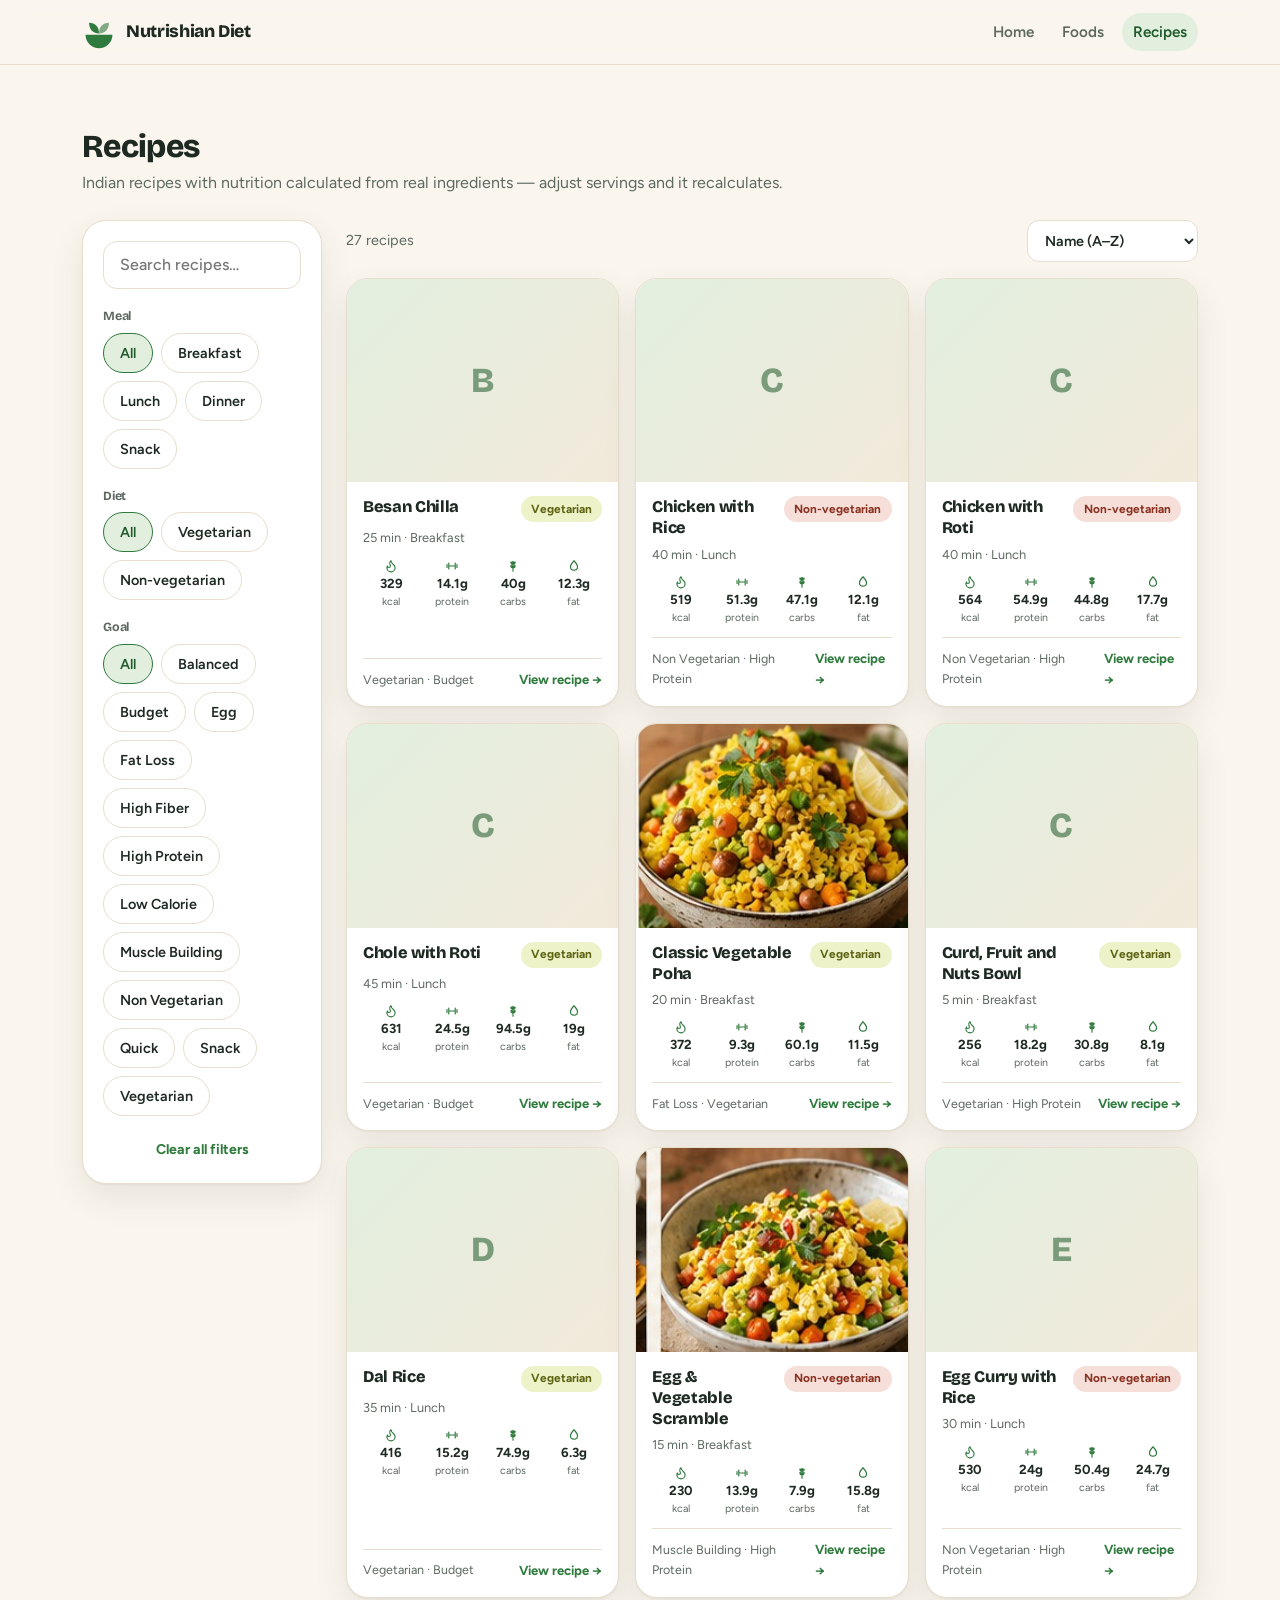
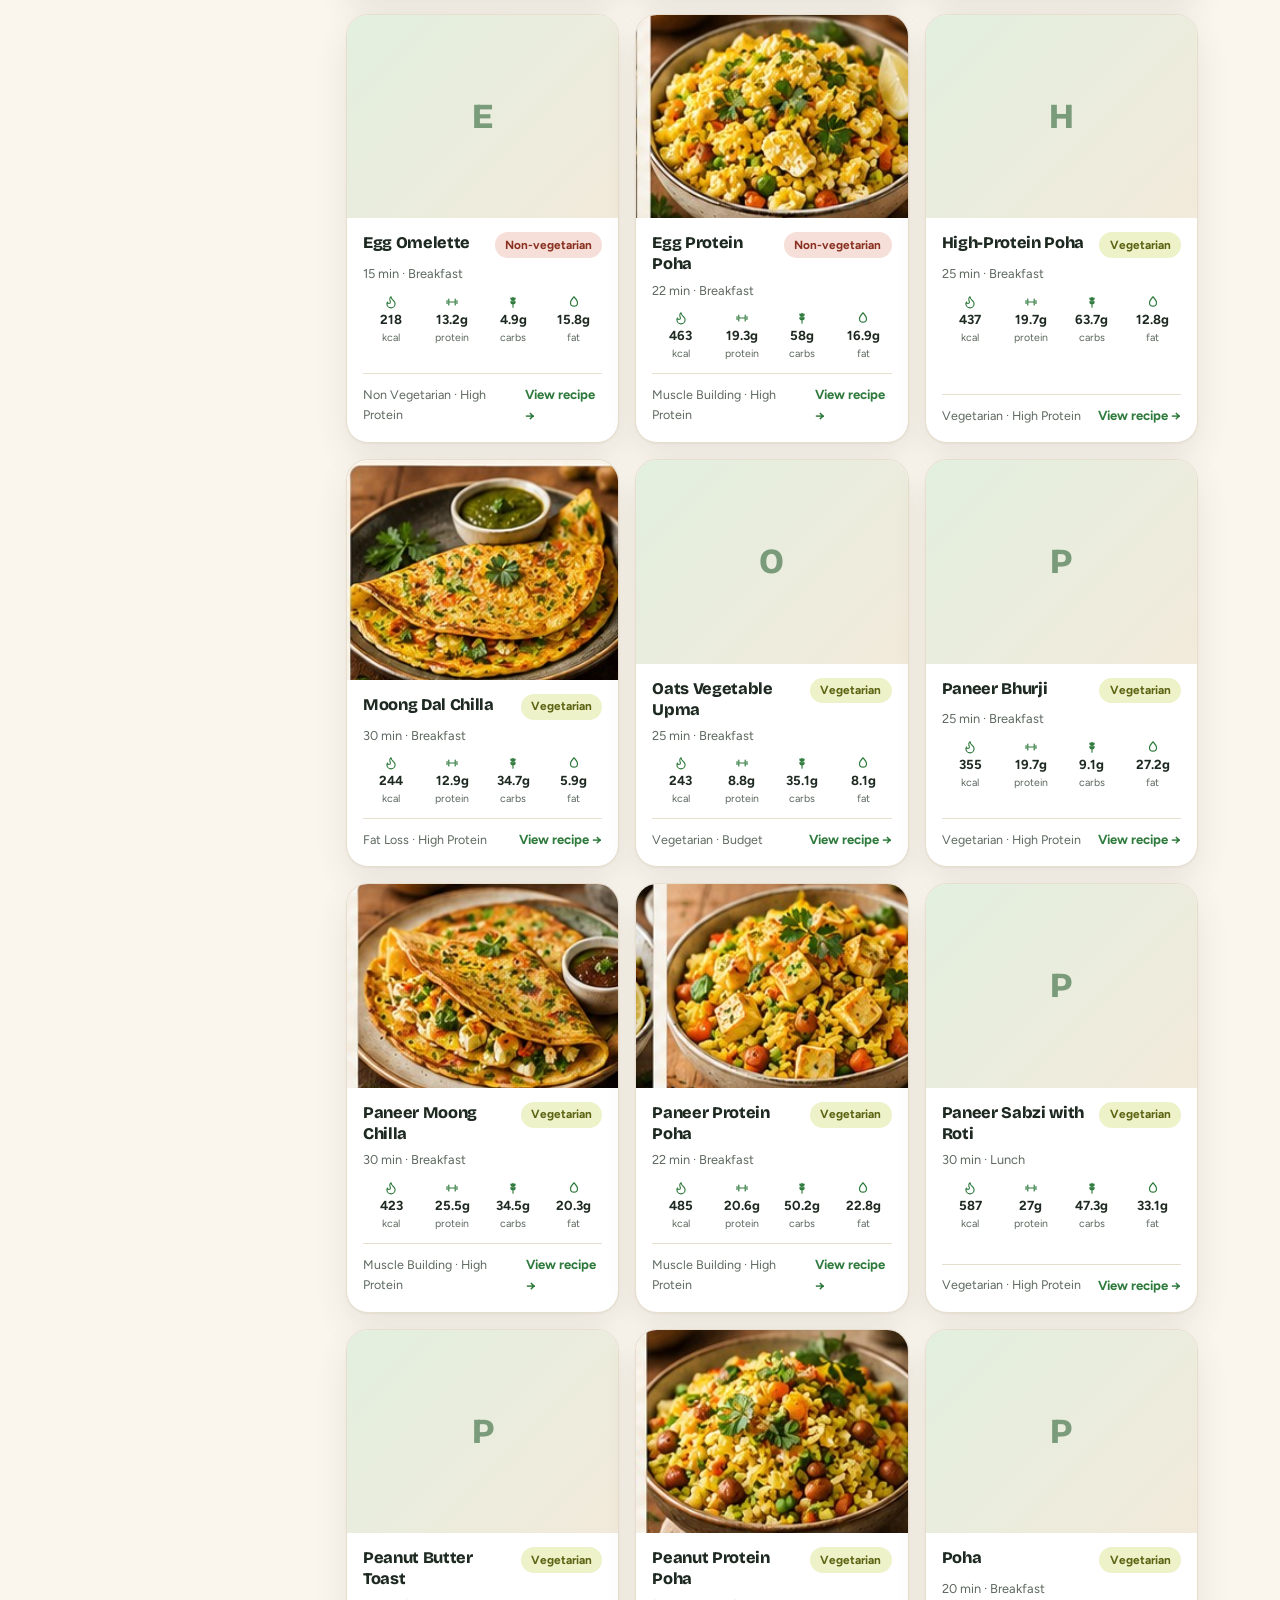
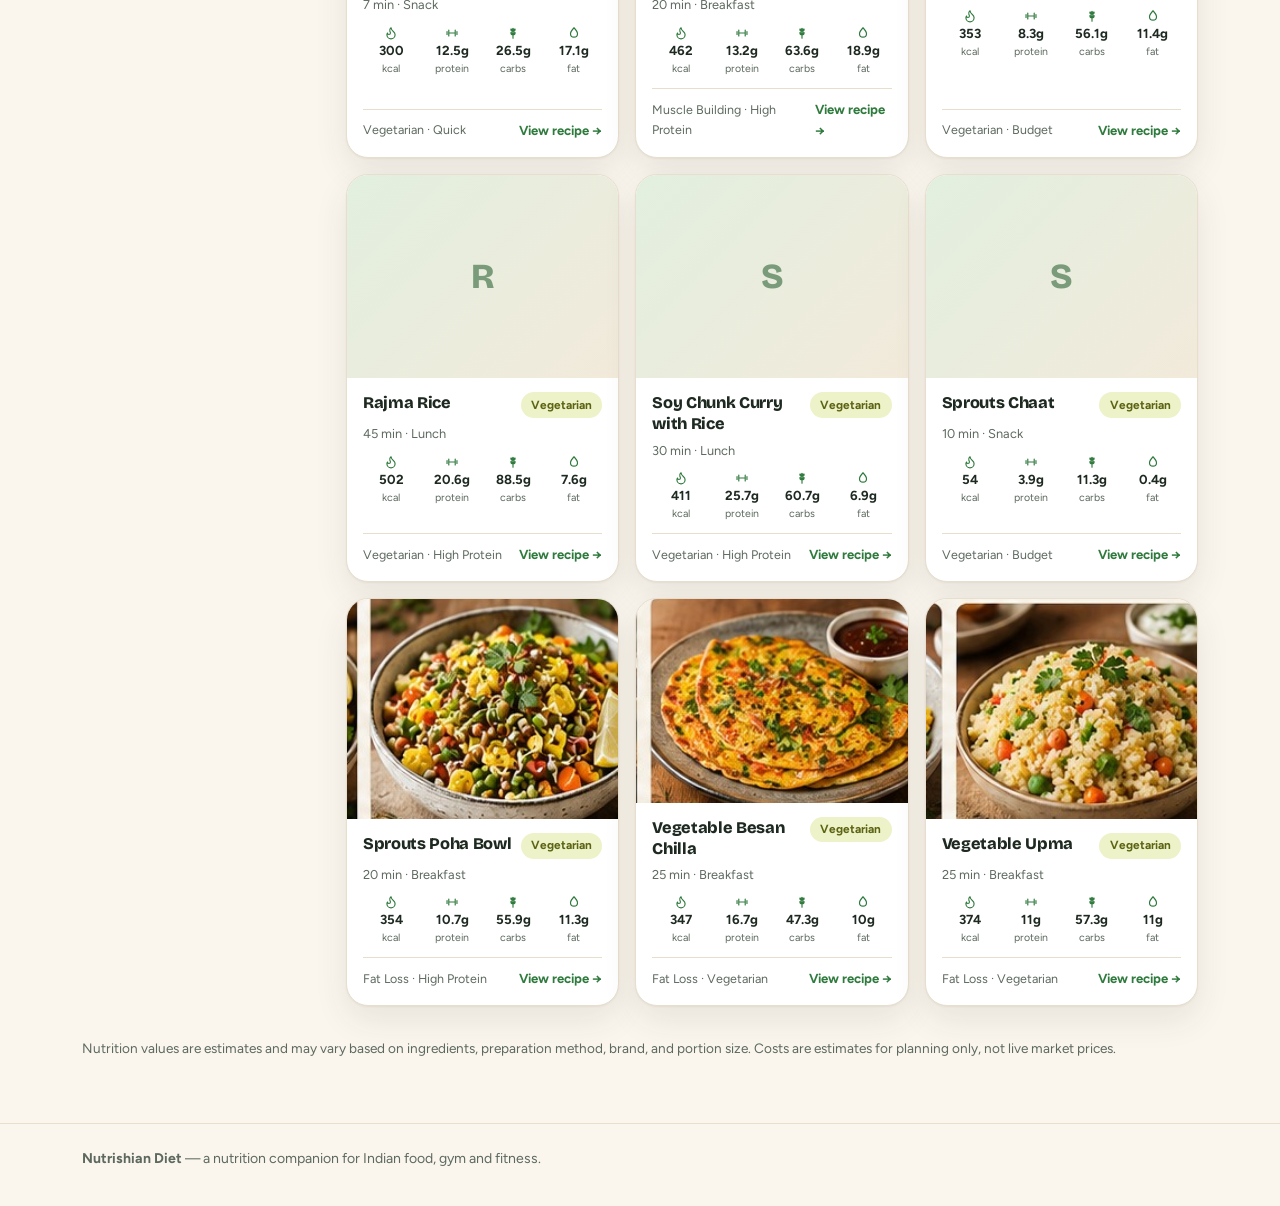
==== recipes.html @ 1ffe843e "first commit" ====
<!DOCTYPE html>
<html lang="en">
<head>
<meta charset="utf-8">
<meta name="viewport" content="width=device-width, initial-scale=1, viewport-fit=cover">
<meta name="color-scheme" content="light dark">
<title>Recipes | Nutrishian Diet</title>
<meta name="description" content="Indian recipes with nutrition calculated from real ingredients — filter by meal, diet and goal.">
<link rel="preconnect" href="https://fonts.googleapis.com">
<link rel="preconnect" href="https://fonts.gstatic.com" crossorigin>
<link rel="stylesheet" href="https://fonts.googleapis.com/css2?family=Bricolage+Grotesque:opsz,wght@12..96,600..800&family=Figtree:wght@400..700&display=swap">
<link rel="stylesheet" href="css/style.css">
</head>
<body>

<header class="site-header">
  <div class="container nav">
    <a class="brand" href="index.html">
      <svg viewBox="0 0 48 48" width="34" height="34" aria-hidden="true">
        <path d="M5 28h38a19 19 0 0 1-38 0z" fill="var(--accent)"/>
        <path d="M24 26C14 26 10 19 10 11c9 0 14 6 14 15z" fill="var(--accent)"/>
        <path d="M24 26c0-9 5-15 14-15 0 8-4 15-14 15z" fill="var(--accent)" opacity=".6"/>
      </svg>
      <b>Nutrishian Diet</b>
    </a>
    <nav class="links" aria-label="Main">
      <a href="index.html" data-nav-link="index.html">Home</a>
      <a href="foods.html" data-nav-link="foods.html">Foods</a>
      <a href="recipes.html" data-nav-link="recipes.html">Recipes</a>
    </nav>
  </div>
</header>

<main class="section container">
  <div class="sec-head">
    <div>
      <h1>Recipes</h1>
      <p>Indian recipes with nutrition calculated from real ingredients — adjust servings and it recalculates.</p>
    </div>
  </div>

  <div class="explorer">
    <aside class="filters" aria-label="Filters">
      <div class="search-row">
        <label class="visually-hidden" for="recipeSearch">Search recipes</label>
        <input type="search" id="recipeSearch" placeholder="Search recipes&hellip;" autocomplete="off">
      </div>
      <div>
        <h3 id="mealLabel">Meal</h3>
        <div class="chip-group" id="mealChips" role="group" aria-labelledby="mealLabel"></div>
      </div>
      <div>
        <h3 id="dietLabel2">Diet</h3>
        <div class="chip-group" id="dietChips" role="group" aria-labelledby="dietLabel2"></div>
      </div>
      <div>
        <h3 id="goalLabel">Goal</h3>
        <div class="chip-group" id="goalChips" role="group" aria-labelledby="goalLabel"></div>
      </div>
      <button type="button" class="clear-btn" id="clearFilters">Clear all filters</button>
    </aside>

    <div>
      <div class="results-bar">
        <span class="result-count" id="resultCount" aria-live="polite"></span>
        <label>
          <span class="visually-hidden">Sort by</span>
          <select id="sortSelect">
            <option value="name">Name (A–Z)</option>
            <option value="protein">Highest protein</option>
            <option value="calories">Lowest calories</option>
            <option value="cost">Lowest cost</option>
            <option value="time">Quickest</option>
          </select>
        </label>
      </div>

      <ul class="food-grid" id="recipeGrid" aria-label="Recipes"></ul>

      <div class="empty-state" id="emptyState" hidden>
        <h3>No recipes found</h3>
        <p>Try a different search term, or clear your filters.</p>
        <button type="button" class="btn btn-ghost btn-sm" id="emptyClearFilters">Clear all filters</button>
      </div>
    </div>
  </div>

  <p class="disclaimer" style="margin-top:32px">Nutrition values are estimates and may vary based on ingredients, preparation method, brand, and portion size. Costs are estimates for planning only, not live market prices.</p>
</main>

<footer class="foot">
  <div class="container">
    <span><b>Nutrishian Diet</b> — a nutrition companion for Indian food, gym and fitness.</span>
  </div>
</footer>

<style>.visually-hidden{position:absolute;width:1px;height:1px;padding:0;margin:-1px;overflow:hidden;clip:rect(0,0,0,0);white-space:nowrap;border:0}</style>

<script src="js/data/foods.js"></script>
<script src="js/data/recipes.js"></script>
<script src="js/utils/formatters.js"></script>
<script src="js/utils/nutrition.js"></script>
<script src="js/utils/foodValidation.js"></script>
<script src="js/components/foodCard.js"></script>
<script src="js/components/recipeCard.js"></script>
<script src="js/pages/recipes.js"></script>
<script src="js/app.js"></script>
</body>
</html>
---- css/style.css ----
/*
  css/style.css
  Nutrishian Diet — shared styles for every page.

  Tokens reuse the palette already established for this brand (warm cream,
  fresh green accent, Bricolage Grotesque + Figtree) so the real app matches
  the approved hero design rather than starting a new look from scratch.
*/

:root {
  --bg: #faf6ee;
  --surface: #ffffff;
  --surface-2: #f2eadb;
  --ink: #1e2a21;
  --muted: #5d695f;
  --line: #e7dece;
  --accent: #2f7a3d;
  --accent-hover: #25652f;
  --accent-ink: #ffffff;
  --accent-soft: #e2efdf;
  --on-soft: #1f5a2b;
  --warn: #b3261e;
  --track: #e9e1d1;
  --shadow: 0 1px 2px rgba(60, 45, 20, .06), 0 14px 34px rgba(60, 45, 20, .09);
  color-scheme: light;
  box-sizing: border-box;
  padding-top: env(safe-area-inset-top, 0px);
  padding-bottom: env(safe-area-inset-bottom, 0px);
}
@media (prefers-color-scheme: dark) {
  :root:not([data-theme="light"]) {
    --bg: #131a15; --surface: #1b241d; --surface-2: #222d24; --ink: #f1ece2; --muted: #a7b2a9;
    --line: #2c382f; --accent: #62b774; --accent-hover: #7cc98c; --accent-ink: #0e1a11;
    --accent-soft: #213826; --on-soft: #a6e2b2; --warn: #ff8a80; --track: #2d3a30;
    --shadow: 0 1px 2px rgba(0,0,0,.3), 0 14px 34px rgba(0,0,0,.38); color-scheme: dark;
  }
}
:root[data-theme="dark"] {
  --bg: #131a15; --surface: #1b241d; --surface-2: #222d24; --ink: #f1ece2; --muted: #a7b2a9;
  --line: #2c382f; --accent: #62b774; --accent-hover: #7cc98c; --accent-ink: #0e1a11;
  --accent-soft: #213826; --on-soft: #a6e2b2; --warn: #ff8a80; --track: #2d3a30;
  --shadow: 0 1px 2px rgba(0,0,0,.3), 0 14px 34px rgba(0,0,0,.38); color-scheme: dark;
}

*, *::before, *::after { box-sizing: border-box; }
html { background: var(--bg); scroll-behavior: smooth; -webkit-text-size-adjust: 100%; }
body {
  margin: 0; background: var(--bg); color: var(--ink);
  font: 400 1rem/1.6 "Figtree", system-ui, -apple-system, "Segoe UI", Roboto, Helvetica, Arial, sans-serif;
  -webkit-font-smoothing: antialiased;
}
img, svg { max-width: 100%; }
a { color: inherit; }
p { margin: 0; }
h1, h2, h3, h4 {
  font-family: "Bricolage Grotesque", "Figtree", system-ui, sans-serif;
  margin: 0; letter-spacing: -.02em; line-height: 1.1; font-weight: 800;
}
:focus-visible { outline: 3px solid var(--accent); outline-offset: 3px; border-radius: 8px; }
.container { width: 100%; max-width: 1180px; margin-inline: auto; padding-inline: 20px; }
@media (min-width: 760px) { .container { padding-inline: 32px; } }
.section { padding-block: clamp(32px, 6vw, 64px); }
.i { flex: none; display: block; }
[hidden] { display: none !important; }

/* buttons */
.btn {
  display: inline-flex; align-items: center; justify-content: center; gap: .5rem;
  min-height: 46px; padding: .8rem 1.5rem; border-radius: 999px; border: 2px solid transparent;
  font: 700 1rem/1.2 "Figtree", system-ui, sans-serif; text-decoration: none; cursor: pointer;
  transition: background-color .15s, color .15s, border-color .15s;
}
.btn-primary { background: var(--accent); color: var(--accent-ink); }
.btn-primary:hover { background: var(--accent-hover); }
.btn-ghost { border-color: var(--accent); color: var(--accent); background: transparent; }
.btn-ghost:hover { background: var(--accent-soft); }
.btn-sm { min-height: 40px; padding: .55rem 1.1rem; font-size: .92rem; }
.text-link { font-weight: 700; color: var(--accent); text-decoration: underline; text-underline-offset: 4px; }
.text-link:hover { color: var(--accent-hover); }

/* header */
.site-header { position: sticky; top: env(safe-area-inset-top, 0px); z-index: 20; background: var(--bg); border-bottom: 1px solid var(--line); }
@supports (background: color-mix(in srgb, red 50%, blue)) {
  .site-header { background: color-mix(in srgb, var(--bg) 90%, transparent); -webkit-backdrop-filter: blur(10px); backdrop-filter: blur(10px); }
}
.nav { display: flex; align-items: center; justify-content: space-between; gap: 16px; height: 64px; flex-wrap: wrap; }
.brand { display: flex; align-items: center; gap: 10px; text-decoration: none; }
.brand b { font-family: "Bricolage Grotesque", "Figtree", sans-serif; font-size: 1.1rem; font-weight: 800; letter-spacing: -.02em; }
.links { display: flex; gap: 6px; flex-wrap: wrap; }
.links a { text-decoration: none; color: var(--muted); font-weight: 600; padding: .4rem .7rem; border-radius: 999px; font-size: .95rem; }
.links a:hover { color: var(--ink); }
.links a[aria-current] { color: var(--on-soft); background: var(--accent-soft); }

/* hero (index) */
.hero { padding-block: clamp(28px, 6vw, 56px); }
.hero h1 { font-size: clamp(2.1rem, 6vw, 3.4rem); text-wrap: balance; }
.hero .lead { margin-top: 16px; max-width: 42rem; color: var(--muted); font-size: 1.08rem; }
.hero .cta-row { display: flex; flex-wrap: wrap; gap: 12px; margin-top: 26px; }
.disclaimer { color: var(--muted); font-size: .85rem; line-height: 1.5; }

/* section heads */
.sec-head { display: flex; flex-wrap: wrap; align-items: flex-end; justify-content: space-between; gap: 14px; margin-bottom: 24px; }
.sec-head h2 { font-size: clamp(1.5rem, 3.6vw, 2.1rem); }
.sec-head p { color: var(--muted); margin-top: 6px; }

/* pills (diet type) */
.pill { display: inline-flex; align-items: center; padding: .22rem .65rem; border-radius: 999px; font-size: .74rem; font-weight: 700; white-space: nowrap; }
.pill-vegan { background: var(--accent-soft); color: var(--on-soft); }
.pill-vegetarian { background: #eef2c8; color: #5c6414; }
.pill-non-vegetarian { background: #f6ded9; color: #8a3221; }
@media (prefers-color-scheme: dark) {
  :root:not([data-theme="light"]) .pill-vegetarian { background: #3a3d14; color: #dde6a0; }
  :root:not([data-theme="light"]) .pill-non-vegetarian { background: #4a251d; color: #f0b8a8; }
}
:root[data-theme="dark"] .pill-vegetarian { background: #3a3d14; color: #dde6a0; }
:root[data-theme="dark"] .pill-non-vegetarian { background: #4a251d; color: #f0b8a8; }

/* chips (filters) */
.chip-group { display: flex; flex-wrap: wrap; gap: 8px; }
.chip {
  min-height: 40px; padding: .45rem 1rem; border-radius: 999px; border: 1.5px solid var(--line);
  background: var(--surface); color: var(--ink); font: 600 .9rem "Figtree", sans-serif; cursor: pointer;
}
.chip:hover { border-color: var(--accent); }
.chip[aria-pressed="true"] { background: var(--accent-soft); border-color: var(--accent); color: var(--on-soft); }

/* filters layout */
.explorer { display: grid; gap: 24px; }
@media (min-width: 900px) { .explorer { grid-template-columns: 240px 1fr; align-items: start; } }
.filters { display: grid; gap: 20px; background: var(--surface); border: 1px solid var(--line); border-radius: 24px; padding: 20px; box-shadow: var(--shadow); }
.filters h3 { font-size: .78rem; text-transform: none; color: var(--muted); font-weight: 700; margin-bottom: 10px; }
.search-row { position: relative; }
.search-row input { width: 100%; min-height: 48px; padding: .7rem 1rem; border-radius: 14px; border: 1.5px solid var(--line); background: var(--surface); color: var(--ink); font: 500 1rem "Figtree", sans-serif; }
.search-row input:focus-visible { outline: 3px solid var(--accent); outline-offset: 1px; }
.results-bar { display: flex; align-items: center; justify-content: space-between; gap: 12px; flex-wrap: wrap; margin-bottom: 16px; }
.results-bar select { min-height: 42px; padding: .4rem 2rem .4rem .8rem; border-radius: 12px; border: 1.5px solid var(--line); background: var(--surface); color: var(--ink); font: 600 .9rem "Figtree", sans-serif; }
.result-count { color: var(--muted); font-size: .9rem; }
.clear-btn { background: none; border: none; color: var(--accent); font: 700 .88rem "Figtree", sans-serif; cursor: pointer; padding: .3rem; }
.clear-btn:hover { text-decoration: underline; }

/* food grid + cards */
.food-grid { display: grid; gap: 16px; grid-template-columns: repeat(auto-fill, minmax(220px, 1fr)); margin: 0; padding: 0; }
.food-card { list-style: none; }
.fc-link { display: flex; flex-direction: column; height: 100%; text-decoration: none; color: inherit; background: var(--surface); border: 1px solid var(--line); border-radius: 22px; overflow: hidden; box-shadow: var(--shadow); transition: transform .15s, border-color .15s; }
.fc-link:hover { border-color: var(--accent); transform: translateY(-2px); }
.thumb.ph { aspect-ratio: 4/3; display: grid; place-items: center; background: linear-gradient(135deg, var(--accent-soft), var(--surface-2)); }
.thumb.ph span { font: 800 2.2rem/1 "Bricolage Grotesque", sans-serif; color: var(--on-soft); opacity: .55; }
img.thumb { aspect-ratio: 4/3; width: 100%; height: 100%; object-fit: cover; display: block; }
.rc-meta { color: var(--muted); font-size: .8rem; margin-top: -4px; }
.rc-tags { color: var(--muted); font-size: .78rem; }
.fc-body { padding: 14px 16px 16px; display: flex; flex-direction: column; gap: 10px; flex: 1; }
.fc-top { display: flex; align-items: flex-start; justify-content: space-between; gap: 8px; }
.fc-top h3 { font-size: 1.02rem; line-height: 1.3; }
.fc-stats { list-style: none; margin: 0; padding: 0; display: grid; grid-template-columns: repeat(4, 1fr); gap: 4px; }
.teaser-grid { margin: 0; padding: 0; }
.fc-stats li { display: flex; flex-direction: column; align-items: center; gap: 3px; text-align: center; color: var(--muted); }
.fc-stats .i { color: var(--accent); }
.fc-stats b { color: var(--ink); font: 700 .82rem "Figtree", sans-serif; }
.fc-stats span { font-size: .66rem; }
.fc-foot { margin-top: auto; display: flex; align-items: center; justify-content: space-between; gap: 8px; padding-top: 10px; border-top: 1px solid var(--line); }
.fc-cost { font-weight: 700; font-size: .88rem; }
.fc-cost small { font-weight: 500; color: var(--muted); }
.fc-view { font-size: .82rem; font-weight: 700; color: var(--accent); }

/* empty state */
.empty-state { text-align: center; padding: 48px 20px; color: var(--muted); background: var(--surface); border: 1px dashed var(--line); border-radius: 24px; }
.empty-state h3 { color: var(--ink); margin-bottom: 8px; }
.empty-state .btn { margin-top: 16px; }

/* stepper (food detail) */
.stepper { display: flex; align-items: center; gap: 10px; }
.step-btn { flex: none; width: 46px; height: 46px; border-radius: 50%; border: 1.5px solid var(--line); background: var(--surface); color: var(--ink); font: 700 1.3rem/1 "Figtree", sans-serif; cursor: pointer; }
.step-btn:hover { border-color: var(--accent); color: var(--accent); }
.qbox { position: relative; flex: 1; max-width: 160px; }
.qbox input { width: 100%; text-align: center; font-weight: 800; font-size: 1.2rem; min-height: 46px; padding-right: 2.1rem; border-radius: 14px; border: 1.5px solid var(--line); background: var(--surface); color: var(--ink); }
.qbox span { position: absolute; right: .9rem; top: 50%; transform: translateY(-50%); color: var(--muted); font-weight: 700; }
input[type="range"] { width: 100%; accent-color: var(--accent); margin-top: 8px; }
.unit-note { color: var(--muted); font-size: .88rem; min-height: 1.3em; }

/* nutrition tiles (food detail) */
.tiles { display: grid; grid-template-columns: repeat(2, 1fr); gap: 12px; }
@media (min-width: 480px) { .tiles { grid-template-columns: repeat(3, 1fr); } }
.tile { padding: 16px; border-radius: 20px; background: var(--surface-2); }
.tile.main { grid-column: 1 / -1; background: var(--accent-soft); }
@media (min-width: 480px) { .tile.main { grid-column: span 1; } }
.tile .tl { display: flex; align-items: center; gap: 8px; color: var(--muted); font-weight: 600; font-size: .85rem; }
.tile.main .tl { color: var(--on-soft); }
.tile .i { color: var(--accent); }
.tile b { display: block; margin-top: 8px; font: 800 1.5rem/1 "Bricolage Grotesque", sans-serif; }
.tile.main b { font-size: 2rem; }

/* detail page layout */
.detail-grid { display: grid; gap: 28px; }
@media (min-width: 860px) { .detail-grid { grid-template-columns: 1fr 1.2fr; align-items: start; } }
.thumb.detail-photo { aspect-ratio: 1/1; border-radius: 28px; }
.detail-head { display: flex; flex-wrap: wrap; align-items: center; gap: 10px; }
.detail-head h1 { font-size: clamp(1.6rem, 4vw, 2.2rem); }
.detail-meta { color: var(--muted); font-size: .92rem; margin-top: 4px; }
.detail-card { background: var(--surface); border: 1px solid var(--line); border-radius: 24px; padding: 22px; box-shadow: var(--shadow); }
.micro-list { list-style: none; margin: 10px 0 0; padding: 0; display: flex; gap: 20px; }
.micro-list li { display: flex; flex-direction: column; gap: 2px; font-size: .85rem; color: var(--muted); }
.micro-list b { color: var(--ink); font-size: 1rem; }
.cost-line { display: flex; align-items: baseline; gap: 6px; margin-top: 14px; font-size: .95rem; }
.cost-line b { font-size: 1.3rem; font-family: "Bricolage Grotesque", sans-serif; }
.cost-line small { color: var(--muted); }
.back-link { display: inline-flex; align-items: center; gap: 6px; color: var(--muted); text-decoration: none; font-weight: 600; font-size: .92rem; }
.back-link:hover { color: var(--ink); }

/* recipe detail extras */
.tag-list { list-style: none; margin: 10px 0 0; padding: 0; display: flex; flex-wrap: wrap; gap: 6px; }
.tag-list .chip { cursor: default; min-height: 32px; padding: .3rem .8rem; font-size: .82rem; }
.servings-row { display: flex; align-items: center; gap: 12px; }
.servings-row .step-btn { width: 38px; height: 38px; font-size: 1.1rem; }
.servings-row b { font: 800 1.3rem/1 "Bricolage Grotesque", sans-serif; min-width: 1.5em; text-align: center; }
.ing-list { list-style: none; margin: 0; padding: 0; display: grid; gap: 8px; }
.ing-list li { display: flex; align-items: center; justify-content: space-between; gap: 12px; padding: 10px 14px; border-radius: 14px; background: var(--surface-2); font-size: .92rem; }
.ing-list b { font-weight: 700; }
.steps-list { margin: 0; padding-left: 1.2rem; display: grid; gap: 10px; color: var(--ink); }
.steps-list li::marker { color: var(--accent); font-weight: 700; }
.recipe-grid-2 { display: grid; gap: 28px; }
@media (min-width: 860px) { .recipe-grid-2 { grid-template-columns: 1fr 1.15fr; align-items: start; } }

/* teaser grid (index) */
.teaser-grid { display: grid; gap: 16px; grid-template-columns: repeat(auto-fill, minmax(200px, 1fr)); }

/* footer */
.foot { padding-block: 24px 36px; border-top: 1px solid var(--line); color: var(--muted); font-size: .88rem; }
.foot .container { display: grid; gap: 10px; }

@media (prefers-reduced-motion: reduce) { html { scroll-behavior: auto; } * { transition: none !important; } }
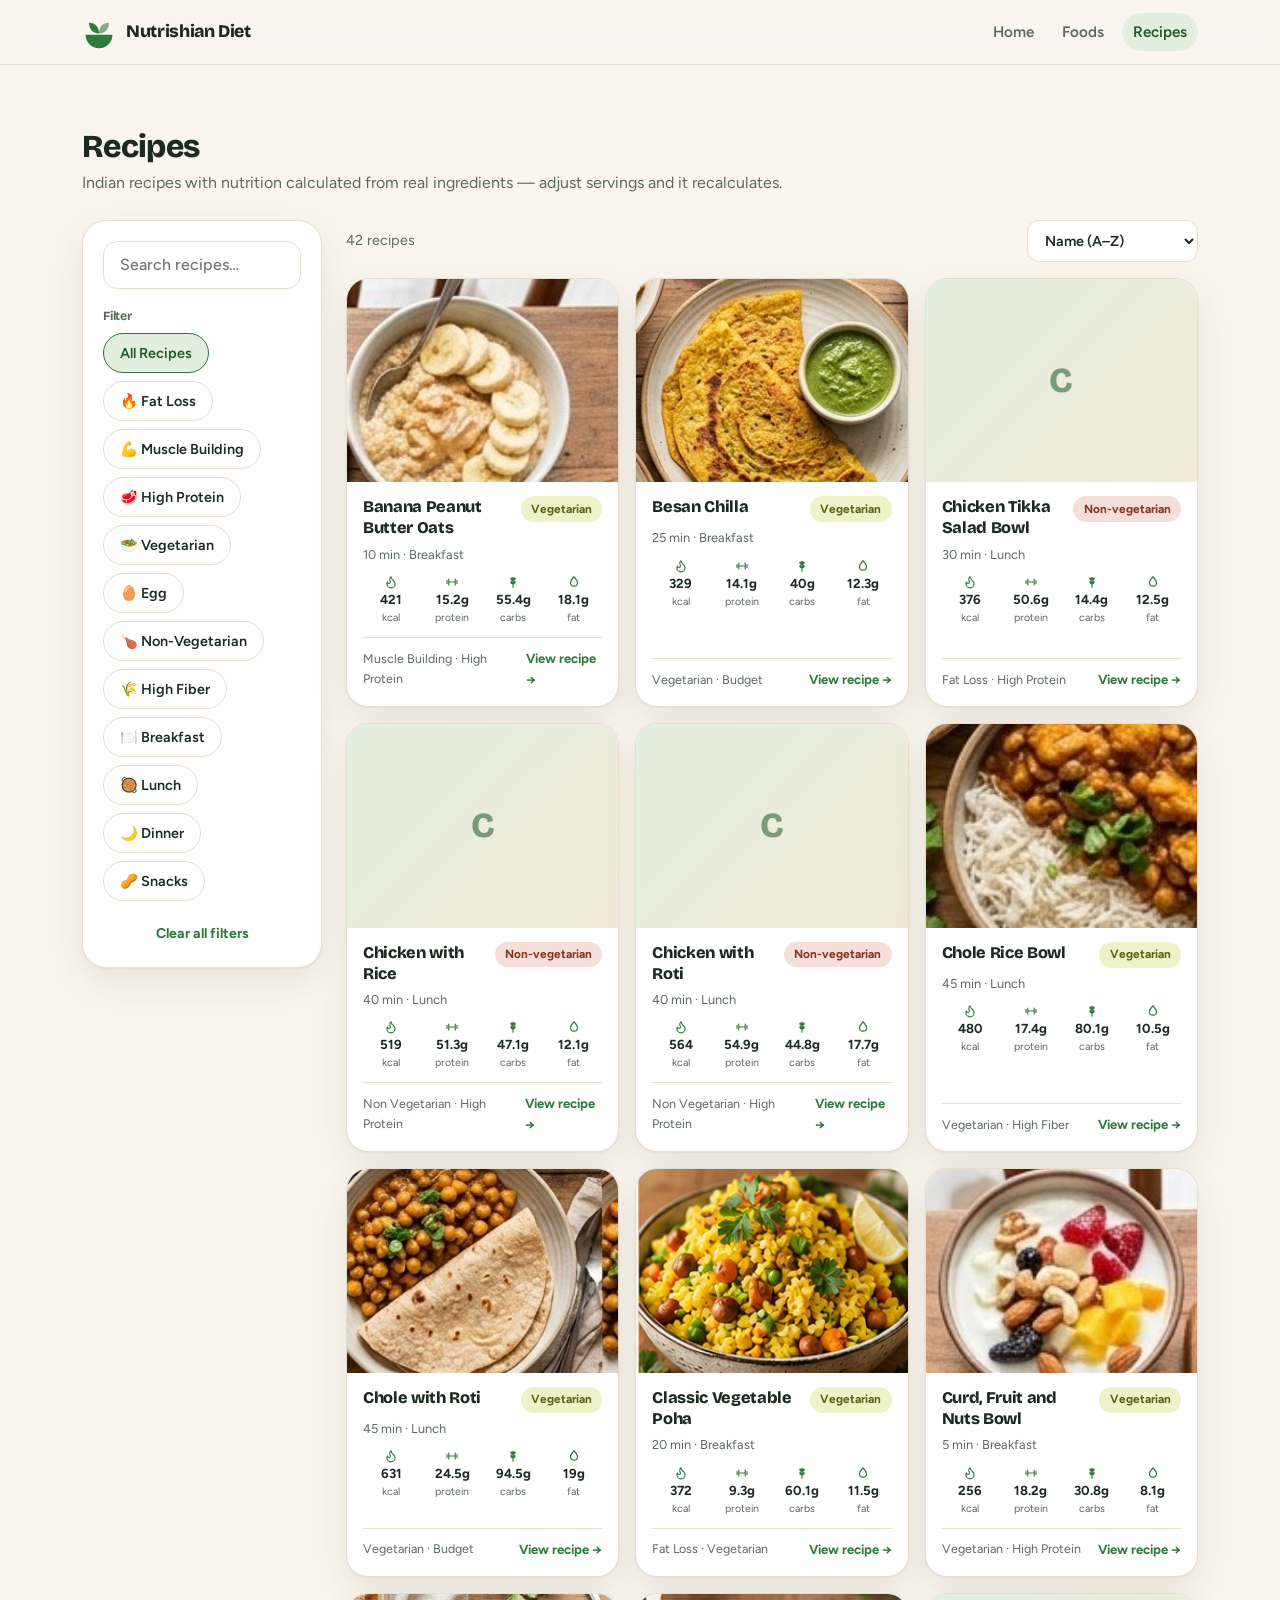
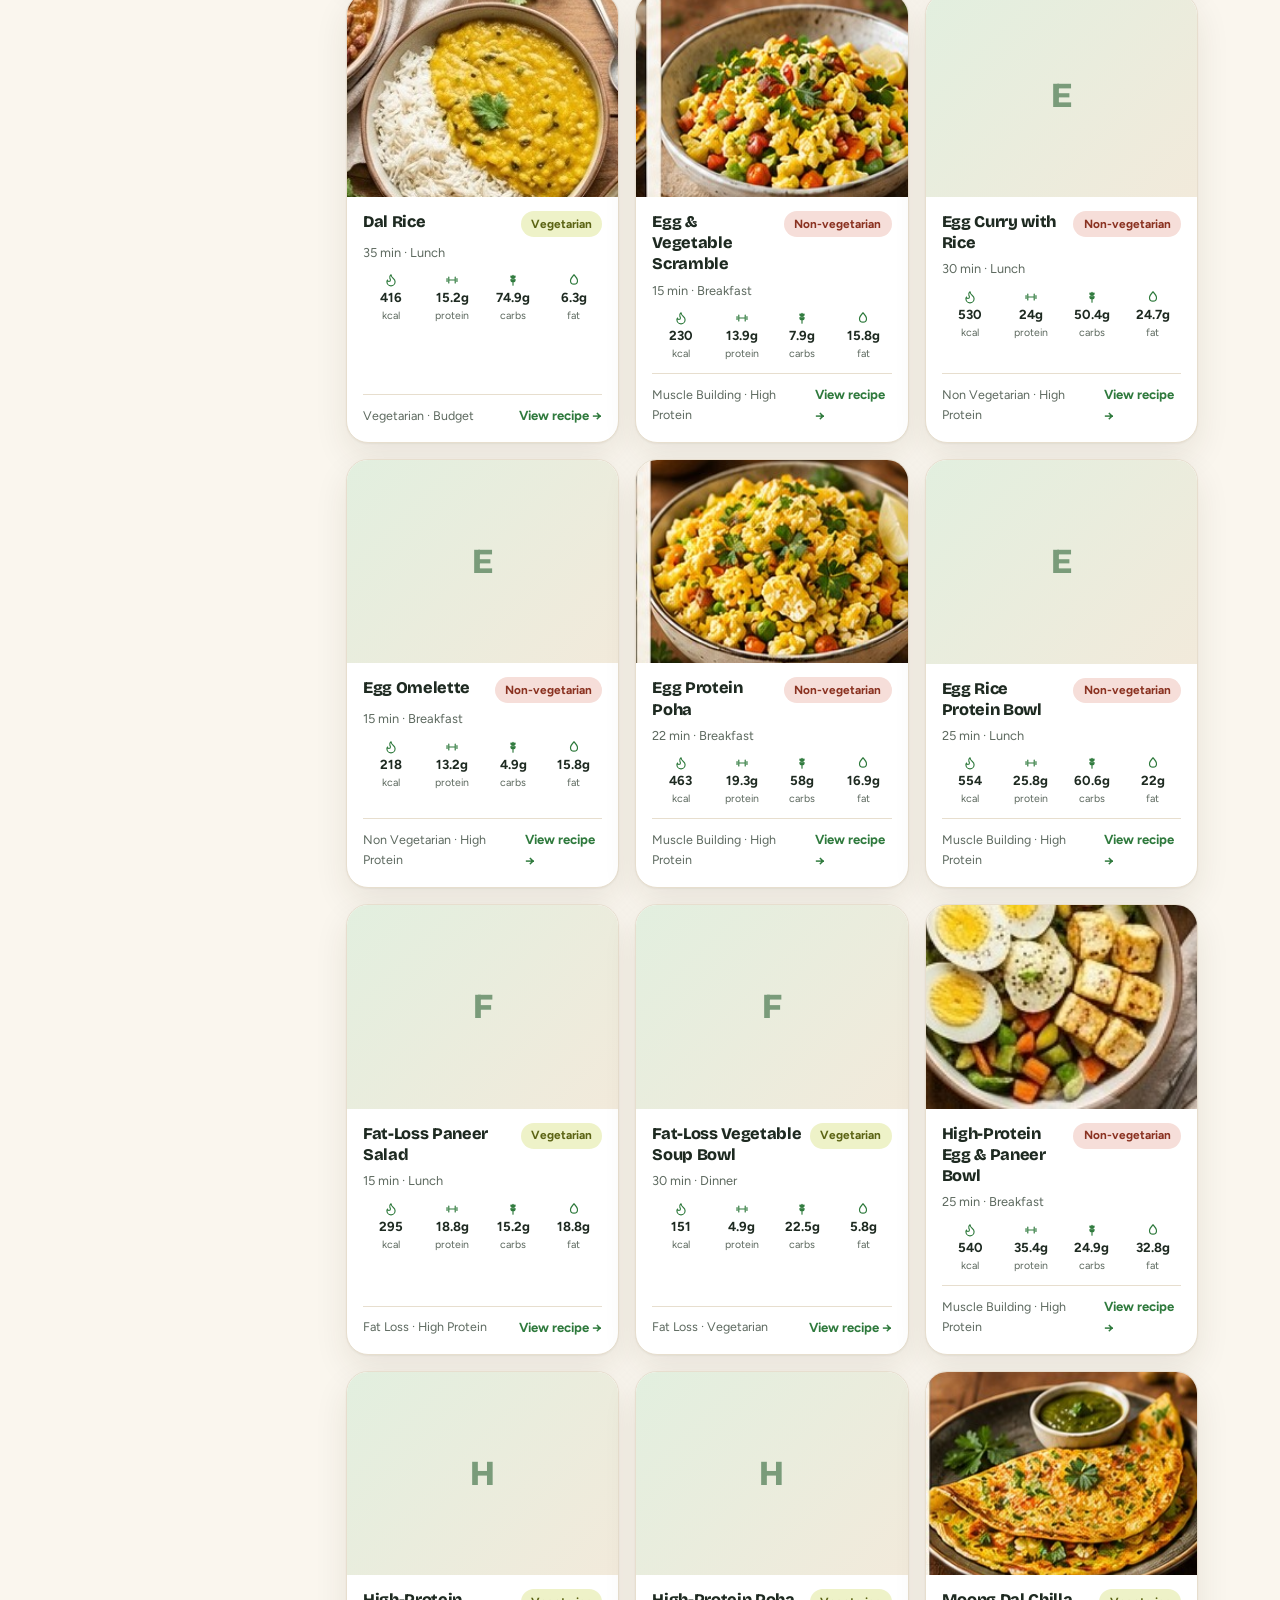
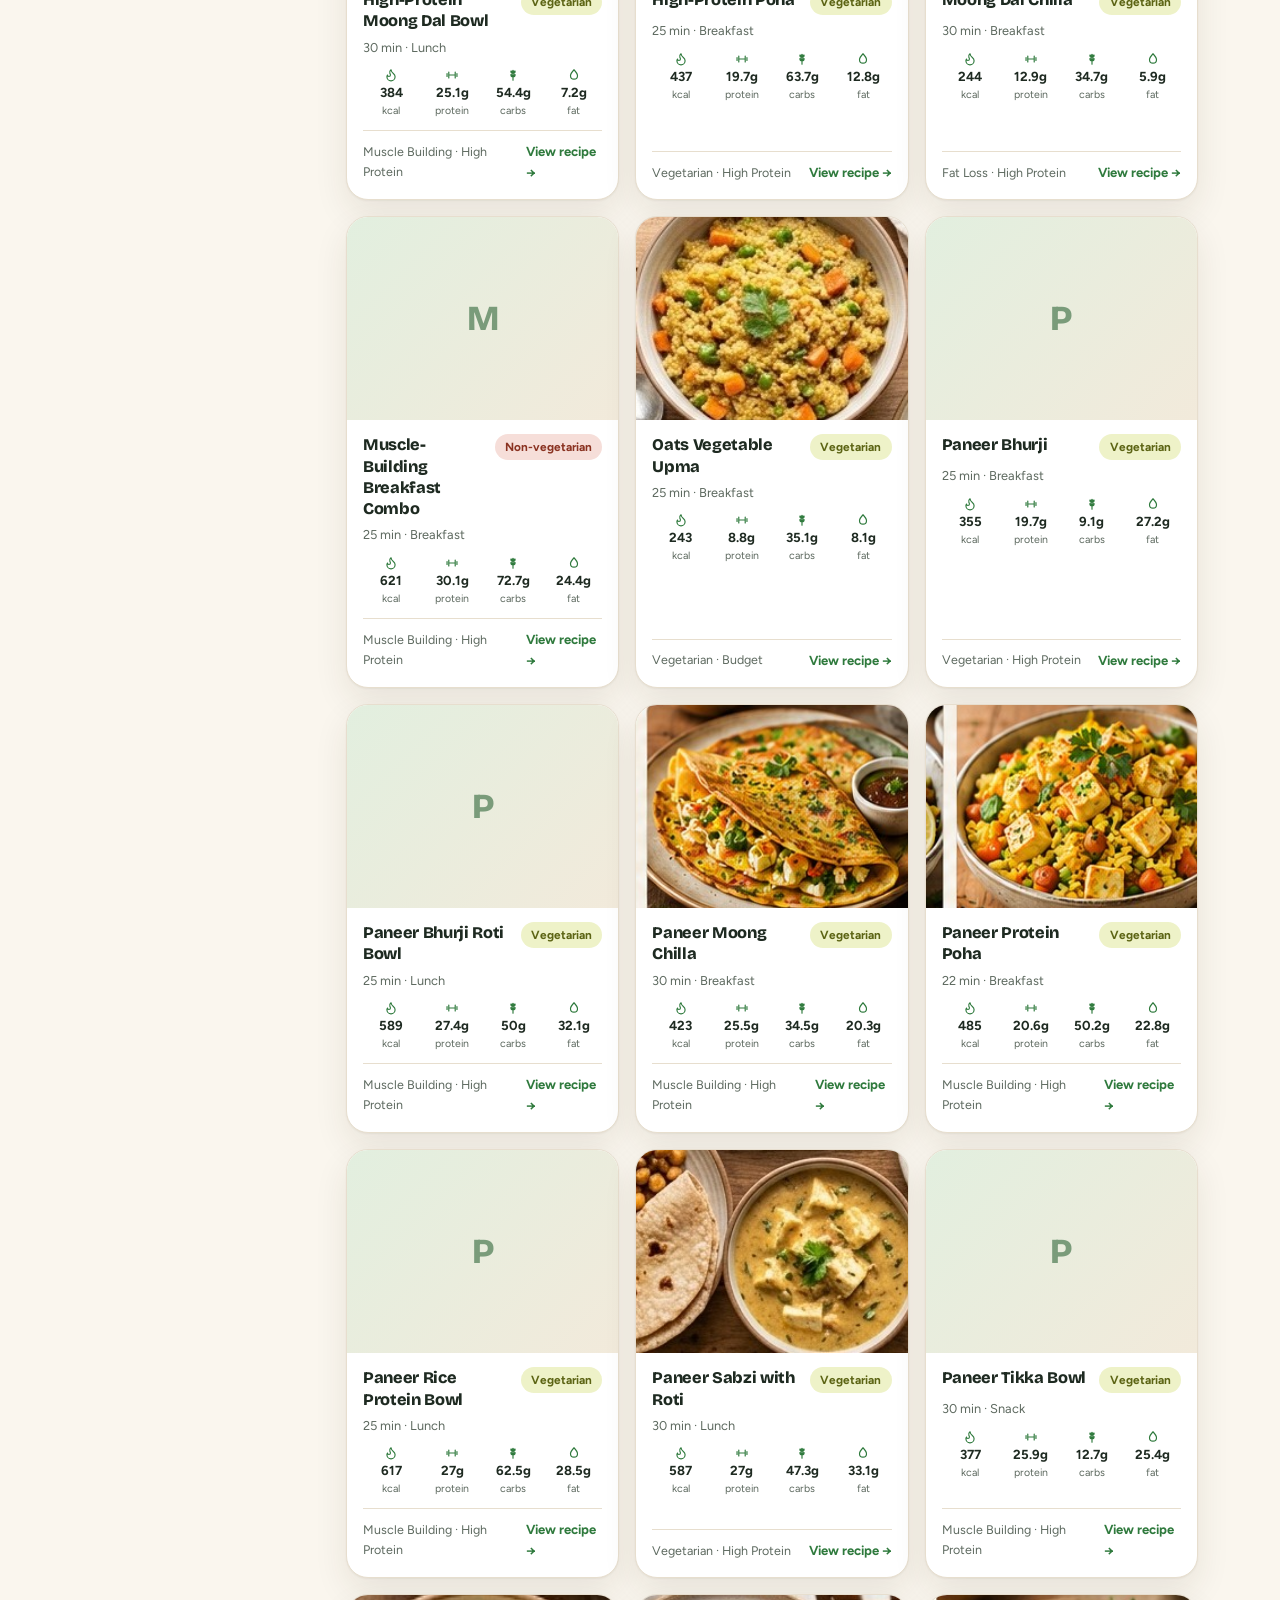
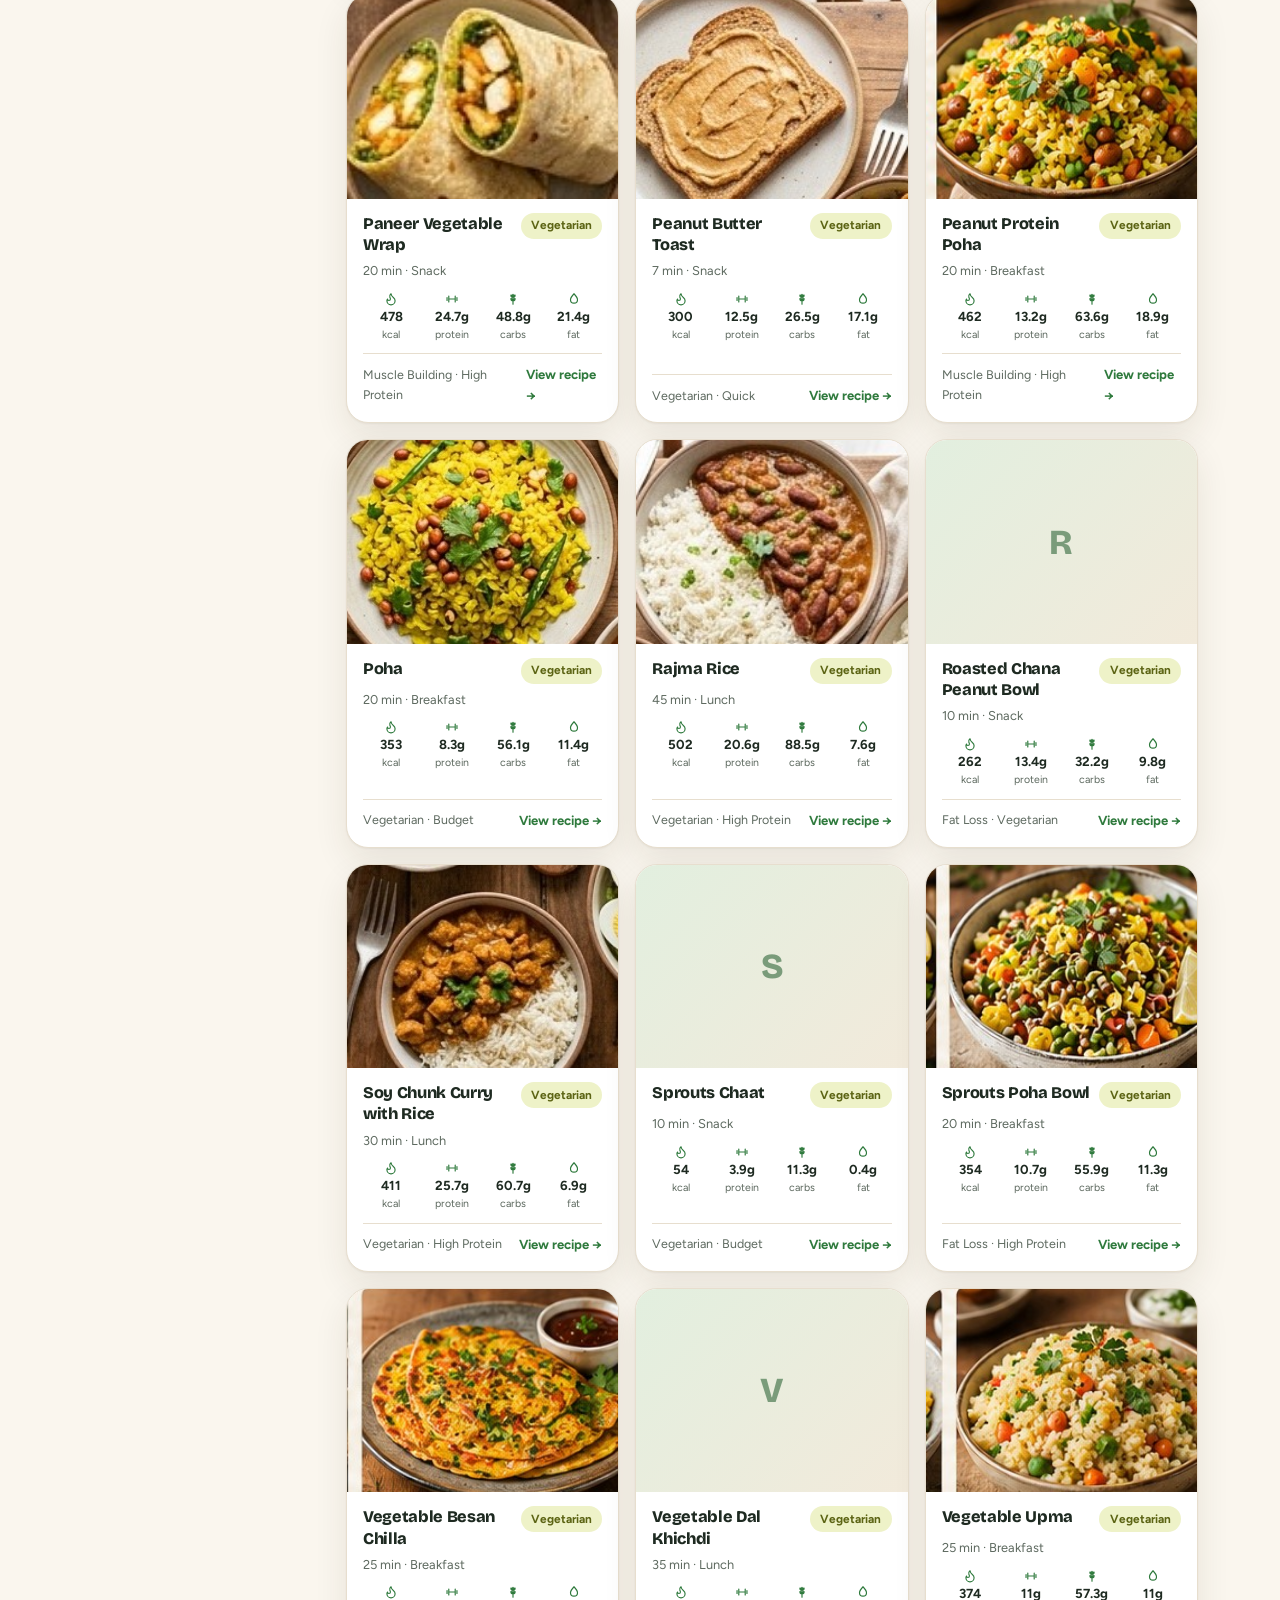
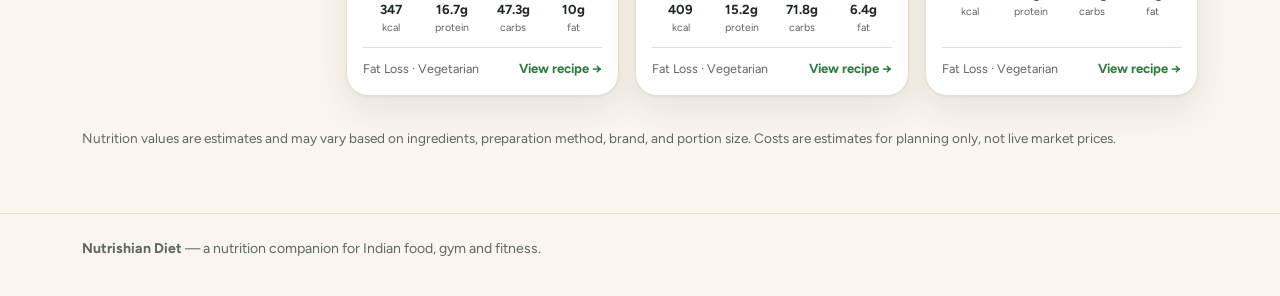
==== commit 238e0202: "fisrtnutricommit" ====
--- a/recipes.html
+++ b/recipes.html
@@ -46,16 +46,8 @@
         <input type="search" id="recipeSearch" placeholder="Search recipes&hellip;" autocomplete="off">
       </div>
       <div>
-        <h3 id="mealLabel">Meal</h3>
-        <div class="chip-group" id="mealChips" role="group" aria-labelledby="mealLabel"></div>
-      </div>
-      <div>
-        <h3 id="dietLabel2">Diet</h3>
-        <div class="chip-group" id="dietChips" role="group" aria-labelledby="dietLabel2"></div>
-      </div>
-      <div>
-        <h3 id="goalLabel">Goal</h3>
-        <div class="chip-group" id="goalChips" role="group" aria-labelledby="goalLabel"></div>
+        <h3 id="filterLabel">Filter</h3>
+        <div class="chip-group" id="filterChips" role="group" aria-labelledby="filterLabel"></div>
       </div>
       <button type="button" class="clear-btn" id="clearFilters">Clear all filters</button>
     </aside>
--- a/css/style.css
+++ b/css/style.css
@@ -145,7 +145,7 @@
 .fc-link:hover { border-color: var(--accent); transform: translateY(-2px); }
 .thumb.ph { aspect-ratio: 4/3; display: grid; place-items: center; background: linear-gradient(135deg, var(--accent-soft), var(--surface-2)); }
 .thumb.ph span { font: 800 2.2rem/1 "Bricolage Grotesque", sans-serif; color: var(--on-soft); opacity: .55; }
-img.thumb { aspect-ratio: 4/3; width: 100%; height: 100%; object-fit: cover; display: block; }
+img.thumb { aspect-ratio: 4/3; width: 100%; height: auto; flex: none; object-fit: cover; display: block; background: var(--surface-2); }
 .rc-meta { color: var(--muted); font-size: .8rem; margin-top: -4px; }
 .rc-tags { color: var(--muted); font-size: .78rem; }
 .fc-body { padding: 14px 16px 16px; display: flex; flex-direction: column; gap: 10px; flex: 1; }
@@ -161,6 +161,32 @@
 .fc-cost { font-weight: 700; font-size: .88rem; }
 .fc-cost small { font-weight: 500; color: var(--muted); }
 .fc-view { font-size: .82rem; font-weight: 700; color: var(--accent); }
+
+/* kitchen matcher (foods page) */
+.kitchen { background: var(--surface); border: 1px solid var(--line); border-radius: 24px; padding: 22px; box-shadow: var(--shadow); }
+.kitchen-head { display: flex; flex-wrap: wrap; align-items: flex-start; justify-content: space-between; gap: 12px; }
+.kitchen-head h2 { font-size: clamp(1.3rem, 3vw, 1.7rem); }
+.kitchen-head p { color: var(--muted); margin-top: 6px; max-width: 44rem; }
+.kitchen-picker { display: grid; gap: 18px 28px; margin-top: 20px; grid-template-columns: repeat(auto-fill, minmax(min(100%, 280px), 1fr)); }
+.kitchen-picker h3 { font-size: .78rem; color: var(--muted); font-weight: 700; margin-bottom: 10px; }
+.kitchen-diet { display: flex; flex-wrap: wrap; align-items: center; gap: 8px 14px; margin-top: 18px; padding-bottom: 18px; border-bottom: 1px solid var(--line); }
+.kitchen-diet h3 { font-size: .78rem; color: var(--muted); font-weight: 700; }
+.kitchen-diet p { color: var(--muted); font-size: .82rem; }
+.kitchen-summary { margin-top: 22px; font-weight: 600; }
+.kitchen-sub { font-size: 1.1rem; margin: 22px 0 12px; }
+.almost-list { list-style: none; margin: 0; padding: 0; display: grid; gap: 8px; grid-template-columns: repeat(auto-fill, minmax(min(100%, 300px), 1fr)); }
+.almost-list a { display: flex; flex-direction: column; gap: 2px; height: 100%; padding: 12px 16px; border-radius: 16px; background: var(--surface); border: 1px solid var(--line); text-decoration: none; transition: border-color .15s; }
+.almost-list a:hover { border-color: var(--accent); }
+.almost-list .need { font-size: .88rem; font-weight: 600; color: var(--on-soft); }
+.almost-list small { color: var(--muted); font-size: .8rem; }
+
+/* TheMealDB ideas (foods page) + meal.html */
+.mealdb-intro { color: var(--muted); font-size: .9rem; margin: -4px 0 6px; max-width: 46rem; }
+.mealdb-status { color: var(--muted); font-size: .88rem; margin-bottom: 14px; }
+.mealdb-note p { color: var(--muted); font-size: .92rem; margin: 8px 0 12px; }
+.mealdb-links { display: flex; flex-wrap: wrap; gap: 10px; margin-top: 16px; }
+.ing-list li.have { background: var(--accent-soft); color: var(--on-soft); }
+.have-tag { display: block; font-size: .74rem; font-weight: 700; }
 
 /* empty state */
 .empty-state { text-align: center; padding: 48px 20px; color: var(--muted); background: var(--surface); border: 1px dashed var(--line); border-radius: 24px; }
